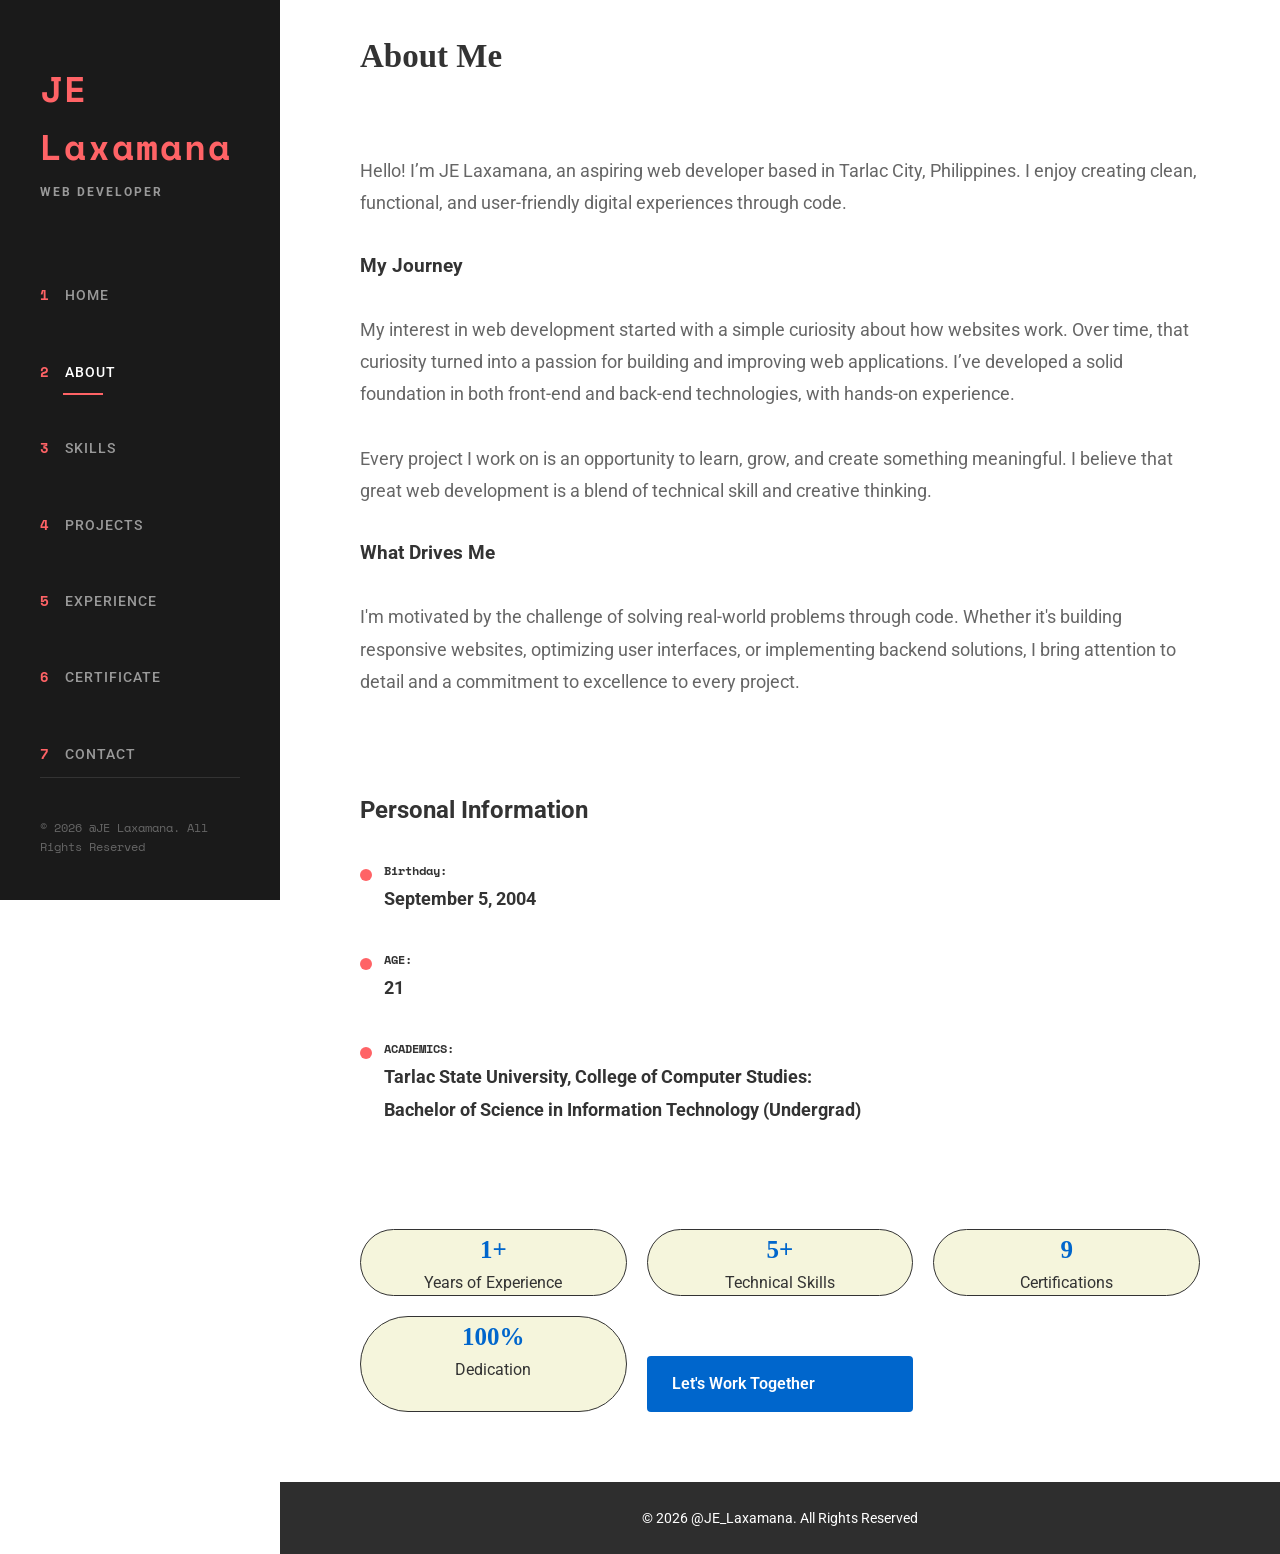
==== about.html @ e89f0f6c "Add files via upload" ====
<!DOCTYPE html>
<html lang="en">
<head>
    <meta charset="UTF-8">
    <meta name="viewport" content="width=device-width, initial-scale=1.0">
    <title>JE Laxamana - About</title>
    <link rel="icon" href="icon.png" type="image/png">
    <link href="https://fonts.googleapis.com/css2?family=Space+Mono:wght@400;700&family=Roboto:wght@400;500;700;900&display=swap" rel="stylesheet">
    <link rel="stylesheet" href="style.css">
</head>
<body>

    <!-- SIDEBAR NAVIGATION -->
    <aside class="sidebar">
        <div class="sidebar-content">
            <div class="logo-section">
                <h1 class="logo">JE Laxamana</h1>
                <p class="logo-text">Web Developer</p>
            </div>
            <div class="burger" id="burger">
                <div></div>
                <div></div>
                <div></div>
            </div>
            <nav class="sidebar-nav" id="nav">
                <a href="home.html" class="nav-item">
                    <span class="nav-num">1</span>
                    <span class="nav-label">Home</span>
                </a>
                <a href="about.html" class="nav-item active">
                    <span class="nav-num">2</span>
                    <span class="nav-label">About</span>
                </a>
                <a href="skills.html" class="nav-item">
                    <span class="nav-num">3</span>
                    <span class="nav-label">Skills</span>
                </a>
                <a href="projects.html" class="nav-item">
                    <span class="nav-num">4</span>
                    <span class="nav-label">Projects</span>
                </a>
                <a href="experience.html" class="nav-item">
                    <span class="nav-num">5</span>
                    <span class="nav-label">Experience</span>
                </a>
                <a href="certificates.html" class="nav-item">
                    <span class="nav-num">6</span>
                    <span class="nav-label">Certificate</span>
                </a>
                <a href="contact.html" class="nav-item">
                    <span class="nav-num">7</span>
                    <span class="nav-label">Contact</span>
                </a>
            </nav>
            <div class="sidebar-footer">
                <p class="year">&copy; 2026 @JE Laxamana. All Rights Reserved</p>
            </div>
        </div>
    </aside>

    <!-- MAIN CONTENT -->
    <main class="main-content">
        <div class="main">

            <div class="about-container">
                <div class="about-text">
                    <h2 class="section-title">About Me</h2>
                    <p>
                        Hello! I’m JE Laxamana, an aspiring web developer based in Tarlac City, Philippines. I enjoy creating clean, functional, and user-friendly digital experiences through code.                    </p>
                    <h3>My Journey</h3>
                    <p>My interest in web development started with a simple curiosity about how websites work. Over time, that curiosity turned into a passion for building and improving web applications. I’ve developed a solid foundation in both front-end and back-end technologies, with hands-on experience.</p>
                    <p>Every project I work on is an opportunity to learn, grow, and create something meaningful. I believe that great web development is a blend of technical skill and creative thinking.</p>
                    <h3>What Drives Me</h3>
                    <p>I'm motivated by the challenge of solving real-world problems through code. Whether it's building responsive websites, optimizing user interfaces, or implementing backend solutions, I bring attention to detail and a commitment to excellence to every project.</p>
                </div>

                <div class="about-timeline">
                    <h3 class="subskills-title">Personal Information</h3>
                    <div class="timeline">
                        <div class="timeline-item">
                            <div class="timeline-date">Birthday:</div>
                            <div class="timeline-title">September 5, 2004</div>
                        </div>
                        <div class="timeline-item">
                            <div class="timeline-date">AGE:</div>
                            <div class="timeline-title">21</div>
                        </div>
                        <div class="timeline-item">
                            <div class="timeline-date">ACADEMICS:</div>
                            <div class="timeline-title">Tarlac State University, College of Computer Studies:</div>
                            <div class="timeline-title">Bachelor of Science in Information Technology (Undergrad)</div>
                        </div>
                    </div>
                </div>

            </div>

            <div class="highlight">
                <div class="h-card">
                    <div class="h-card-title">1+</div>
                    <div class="h-card-label">Years of Experience</div>
                </div>
                <div class="h-card">
                    <div class="h-card-title">5+</div>
                    <div class="h-card-label">Technical Skills</div>
                </div>
                <div class="h-card">
                    <div class="h-card-title">9</div>
                    <div class="h-card-label">Certifications</div>
                </div>
                <div class="h-card">
                    <div class="h-card-title">100%</div>
                    <div class="h-card-label">Dedication</div>
                </div>
                <a href="contact.html" class="cta-link">Let's Work Together</a>
            </div>
            </div>


        <footer>&copy; 2026 @JE_Laxamana. All Rights Reserved</footer>
    </main>

    <script src="script.js"></script>
</body>
</html>
---- style.css ----
* {
    margin: 0;
    padding: 0;
    box-sizing: border-box;
}

html {
    scroll-behavior: smooth;
}

body {
    font-family: 'Roboto', -apple-system, BlinkMacSystemFont, sans-serif;
    background: #ffffff;
    color: #333333;
    line-height: 1.6;
    display: flex;
}

/* ========== SIDEBAR NAVIGATION ========== */

.sidebar {
    position: fixed;
    left: 0;
    top: 0;
    width: 280px;
    height: 100vh;
    background: #1a1a1a;
    color: #ffffff;
    padding: 60px 40px;
    overflow-y: auto;
    z-index: 1000;
}

.sidebar-content {
    display: flex;
    flex-direction: column;
    height: 100%;
}

.logo-section {
    margin-bottom: 70px;
}

.logo {
    font-size: 36px;
    font-weight: 900;
    color: #ff6366;
    letter-spacing: 2px;
    margin-bottom: 8px;
    font-family: 'Space Mono', monospace;
}

.logo-text {
    font-size: 12px;
    color: #999999;
    text-transform: uppercase;
    letter-spacing: 2px;
    font-weight: 700;
}

.sidebar-nav {
    flex: 1;
    display: flex;
    flex-direction: column;
    gap: 30px;
}

.nav-item {
    display: flex;
    align-items: center;
    gap: 16px;
    text-decoration: none;
    color: #999999;
    transition: all 0.3s ease;
    padding: 12px 0;
    position: relative;
}

.nav-item::before {
    content: '';
    position: absolute;
    left: 23px;
    bottom: 0;
    width: 0;
    height: 2px;
    background: #ff6366;
    transition: width 0.3s ease;
}

.nav-item:hover,
.nav-item.active {
    color: #ffffff;
}

.nav-item:hover::before,
.nav-item.active::before {
    width: 40px;
}

.nav-num {
    font-size: 14px;
    font-family: 'Space Mono', monospace;
    font-weight: 700;
    color: #ff6366;
}

.nav-label {
    font-size: 14px;
    font-weight: 500;
    text-transform: uppercase;
    letter-spacing: 1px;
}

.sidebar-footer {
    margin-top: auto;
    padding-top: 40px;
    border-top: 1px solid #333333;
}

.year {
    font-size: 12px;
    color: #666666;
    margin-bottom: 26px;
    font-family: 'Space Mono', monospace;
}

/*  BURGER  */

.burger{
  display:none;
}

.burger div{
  width:25px;
  height:3px;
  background:#ff6366;
  margin:5px;
}

/* MOBILE STYLE */

@media (max-width:768px){

  .burger{
    display:block;
    cursor: pointer;
    position: fixed;
    top: 20px;
    right: 20px;
  }

  .sidebar-nav {
    position: fixed;
    background: #191818;
    display: none;
    top: 20px;
    right: 20px;
    padding: 5px 20px;
    border: solid 2px #db683a;
    border-radius: 40px;
  }

  .sidebar-nav.show{
    display:block ;
  }
}


/* ========== MAIN CONTENT ========== */

.main-content {
    margin-left: 280px;
    width: calc(100% - 280px);
    background: #ffffff;
    min-height: 100vh;
}

.contact-wrapper {
    flex: 1;
}

.main{
    padding: 0px 80px;
    display: flex;
    flex-direction: column;
    
}



/* ========== HOME SECTION ========== */

.hero-grid {
    max-width: 1200px;
    margin: 0 auto;
    padding: 60px 25px 40px;
    animation: fadeInUp 1s ease;
}

.hero-grid {
    display: grid;
    grid-template-columns: 1fr 1fr;
    gap: 80px;
    align-items: center;
    min-height: 80vh;
}

.hero-left {
    max-width: 600px;
}

.hero-title {
    font-size: 64px;
    font-weight: 900;
    margin-bottom: 24px;
    line-height: 1.2;
    letter-spacing: -2px;
}

.hero-title .highlight {
    color: #ff6366;
}

.hero-desc {
    font-size: 18px;
    color: #666666;
    margin-bottom: 48px;
    line-height: 1.8;
}


.hero-right {
    display: flex;
    align-items: center;
    justify-content: center;
}

.image-placeholder {
    width: 100%;
    max-width: 350px;
    height: 350px;
    border: solid 1px;
    border-radius: 30%;
    display: flex;
    overflow: hidden;
}

.quick-links {
    display: grid;
    grid-template-columns: repeat(auto-fit, minmax(200px, 1fr));
    gap: 30px;
}

.quick-card {
    background-color:#fafafa;
    padding: 30px;
    border-radius: 50px;
    border: 1px solid;
    text-align: center;
    transition: all 0.3s ease;
}

.quick-card:hover {
    border-color:#0052a3;
    transform: translateY(-4px);
}

.quick-card-title {
    font-family: 'Playfair Display', serif;
    font-size: 25px;
    font-weight: 700;
    color:#0066cc;
    margin-bottom: 20px;
}

.quick-card-label {
    color:#000000;
    font-size: 15px;
}

.quick-card a {
    display: inline-block;
    margin-top: 10px;
    color:#0066cc;
    text-decoration: none;
    font-weight: 600;
    transition: all 0.3s ease;
}


.section-title {
    font-family: 'Playfair Display', serif;
    font-size: 33px;
    font-weight: 700;
    margin-bottom: 40px;
    margin-top: 30px;
    position: relative;
}

.section-subtitle{
    margin-bottom: 20px;
    color: #666666;

}

/* ========== ABOUT SECTION ========== */

.about-container {
    display: grid;
    gap: 80px;
}

.about-text,
.about-timeline {
    display: flex;
    flex-direction: column;
    gap: 32px;
}

.about-text p {
    font-size: 18px;
    color: #666666;
    line-height: 1.8;
}

.subskills-title {
    font-size: 24px;
    font-weight: 700;
    margin-top: 16px;
}

.highlight {
    display: grid;
    grid-template-columns: repeat(auto-fit, minmax(200px, 1fr));
    gap: 20px;
    margin-top: 100px;
}

.h-card {
    background-color:beige;
    border-radius: 50px;
    border: 1px solid;
    text-align: center;
    transition: all 0.3s ease;
}

.h-card:hover {
    border-color:#0052a3;
    transform: translateY(-4px);
}

.h-card-title {
    font-family: 'Playfair Display', serif;
    font-size: 25px;
    font-weight: 700;
    color:#0066cc;
}


.cta-link {
    display: flex;
    margin-top: 40px;
    padding: 15px 25px;
    background-color:#0066cc;
    color: white;
    text-decoration: none;
    border-radius: 4px;
    font-weight: 600;
    transition: all 0.3s ease;
}

.cta-link:hover {
    background-color:#003a74;
    transform: translateY(-2px);
}

/* ========== TIMELINE ========== */

.timeline {
    display: flex;
    flex-direction: column;
    gap: 32px;
}

.timeline-item {
    padding-left: 24px;
    position: relative;
}

.timeline-item::before {
    content: '';
    position: absolute;
    left: 0;
    top: 8px;
    width: 12px;
    height: 12px;
    background: #ff6366;
    border-radius: 50%;
}


.timeline-date {
    font-size: 12px;
    font-family: 'Space Mono', monospace;
    margin-bottom: 5px;
    font-weight: 700;
}

.timeline-title {
    font-size: 18px;
    font-weight: 700;
    margin-bottom: 4px;
}

/* ========== SKILLS SECTION ========== */


.skills-text,
.skills-timeline {
    display: flex;
    flex-direction: column;
    gap: 30px;
}


.skills-list {
    display: flex;
    flex-wrap: wrap;
    gap: 12px;
}

.subskills-title {
    font-size: 24px;
    font-weight: 700;
    margin-top: 12px;
}


.skill-tag {
    padding: 10px 20px;
    background: beige;
    border: 1px solid #000000;
    border-radius: 15px;
    font-size: 14px;
    font-weight: 700;
    transition: all 0.3s ease;
}

.skill-tag:hover {
    background: #e07070;
    border-color: #000000;
}

.expertise-list {
    display: flex;
    flex-direction: column;
    gap: 8px;
}

.expertise-list li {
    padding-left: 10px;
    position: relative;
    font-size: 16px;
}


.progress-container {
    margin-bottom: 40px;
}

.progress-label {
    display: flex;
    justify-content: space-between;
    margin-bottom: 8px;
}

.progress-name {
    font-weight: 700;
}

.progress-percent {
    font-weight: 900;
}

.progress-bar {
    background-color:#df4242;
    height: 8px;
    border-radius: 5px;
    overflow: hidden;
}

.progress-fill {
    height: 100%;
    background-color: #0052a3;
    border-radius: 4px;
    transition: width 0.6s ease;
}


/* ========== PROJECTS SECTION ========== */


.project-card {
    background-color:#ffffff;
    border: 1px solid;
    border-radius: 8px;
    overflow: hidden;
    transition: all 0.3s ease;
    display: flex;
    flex-direction: column;
}

.project-card:hover {
    transform: translateY(-6px);
}

.project-header {
    background:#d4edda;
    padding: 30px;
    border-bottom: 1px solid; 
}

.project-title {
    font-family: 'Playfair Display', serif;
    font-size: 30px;
    font-weight: 700;
    margin-bottom: 10px;
    color: rgb(184, 0, 0);
}

.project-category {
    font-size: 18px;
    font-weight: 600;
    text-transform: uppercase;
    letter-spacing: 0.5px;
}

.project-body {
    padding: 30px;
    flex-grow: 1;
    display: flex;
    flex-direction: column;
}

.project-description {
    margin-bottom: 20px;
    line-height: 1.6;
    flex-grow: 1;
}

.project-tech {
    display: flex;
    flex-wrap: wrap;
    gap: 10px;
    margin-bottom: 20px;
}

.tech-tag {
    background-color:rgb(215, 235, 253);
    color:#0066cc;
    padding: 10px 15px;
    border-radius: 20px;
    font-size: 13px;
    font-weight: 700;
}

.project-link {
    color:#0066cc;
    text-decoration: none;
    font-weight: 600;
    transition: all 0.3s ease;
    display: inline-block;
}


.empty-state {
    text-align: center;
    padding: 40px 20px;
}

.empty-state-text {
    font-size: 20px;
    margin-bottom: 30px;
}

/* ========== EXPERIENCE SECTION ========== */

.experience-grid {
    display: grid;
    grid-template-columns: repeat(2, 1fr);
    gap: 20px;
}

.experience-card {
    padding: 20px;
    background: #ffebce;
    border: 1px solid #000000;
    transition: all 0.3s ease;
    text-align: center;
}

.experience-card:hover {
    transform: translateY(-8px);
    box-shadow: 0 12px 32px rgb(0 87 107 / 60%);
}

.experience-icon {
    font-size: 42px;
    margin-bottom: 24px;
    background: #0052a33d;
    color: #000;
    font-weight: 700;
}

.experience-card h3 {
    font-size: 20px;
    font-weight: 700;
    margin-bottom: 16px;
    border-bottom: solid 1.5px;
}

.experience-card p {
    font-size: 15px;
    color: #000000;
    line-height: 1.6;
}


/* ========== CERTIFICATE SECTION ========== */

.cert-grid {
    display: grid;
    grid-template-columns: repeat(auto-fit, minmax(300px, 1fr));
    gap: 20px;
}

.cert-card {
    background-color:rgb(224, 241, 255);
    border-radius: 8px;
    overflow: hidden;
    transition: all 0.3s ease;
    border: 1px solid;
}

.cert-card:hover {
    transform: translateY(-6px);
}

.cert-header {
    background:#dbebff;
    padding: 20px;
    border-bottom: 1px solid;
    text-align: center;
}

.cert-icon {
    font-size: 40px;
}

.cert-name {
    font-family: 'Playfair Display', serif;
    font-size: 23px;
    font-weight: 700;
}

.cert-body {
    padding: 30px;
}

.cert-issuer {
    color:#1f40ff;
    font-weight: 600;
    margin-bottom: 10px;
}

.cert-category {
    font-size: 13px;
    margin-bottom: 15px;
}

.cert-description {
    line-height: 1.6;
    margin-bottom: 15px;
}

.cert-details {
    background-color:rgb(226, 224, 255);
    padding: 15px;
    border-radius: 4px;
    font-size: 13px;
}

.cert-detail-item {
    margin-bottom: 8px;
}

.cert-detail-label {
    font-weight: 600;
}

.certification-skills {
    margin-top: 20px;
    padding-top: 20px;
    border-top: 1px solid;
}

.skills-label {
    font-weight: 600;
    margin-bottom: 10px;
    font-size: 15px;
}

.skills-tags {
    display: flex;
    flex-wrap: wrap;
    gap: 5px;
}

.skill-badge {
    background-color:rgb(212, 202, 235);
    padding: 7px 12px;
    border-radius: 20px;
    font-size: 13px;
    font-weight: 600;
}

.training-section {
    margin-top: 70px;
    padding-top: 40px;
    border-top: 2px solid;
}

.training-title {
    font-family: 'Playfair Display', serif;
    font-size: 25px;
    font-weight: 700;
    margin-bottom: 20px;
}


.cert-image img{
    width:100%;
    max-width:300px;
    margin-top:10px;
    border-radius:8px;
    cursor:pointer;
    transition:0.3s;
}

.cert-image img:hover{
    transform:scale(1.03);
}

/* FULLSCREEN MODAL */

.img-modal{
    display:none;
    position:fixed;
    z-index:1000;
    left:0;
    top:0;
    width:100%;
    height:100%;
    background-color:rgba(0,0,0,0.9);
    text-align:center;

}

.modal-content{
    margin-top:60px;
    max-width:90%;
    max-height:85%;
}



/* CLOSE BUTTON  */

.close-btn{
    position:absolute;
    top:20px;
    right:65px;
    color:rgb(192, 192, 192);
    font-size:50px;
    font-weight:bold;
    cursor:pointer;
}

.close-btn:hover{
    color:#e40000;
}

/* ========== CONTACT SECTION ========== */

.contact-wrapper {
    display: grid;
    grid-template-columns: 1fr 1fr;
    gap: 80px;
}

.contact-text {
    display: flex;
    flex-direction: column;
    gap: 25px;
}

.contact-text p {
    font-size: 18px;
    font-weight: 700;
    line-height: 1.5;
}

.contact-details {
    display: flex;
    flex-direction: column;
    gap: 20px;
}

.info-title {
    font-family: 'Playfair Display', serif;
    font-size: 25px;
    font-weight: 700;
    margin-bottom: 20px;
    margin-top: 50px;
}

.contact-item {
    margin-bottom: 30px;
}

.contact-label {
    font-size: 15.5px;
    margin-bottom: 10px;
    font-weight: 600;
    text-transform: uppercase;
    letter-spacing: 0.5px;
    color:rgb(255, 135, 135);
}

.contact-value {
    color:#000000;
    font-size: 17px;
    text-decoration: none;
    transition: color 0.3s ease;
    word-break: break-word;
}

.contact-value:hover {
    color:#0078f0;
}

.location-box {
    background-color:aliceblue;
    padding: 20px;
    border-radius: 8px;
    margin-top: 20px;
}

.location-label {
    font-weight: 600;
    margin-bottom: 10px;
}

/* ========== CONTACT FORM ========== */


.contact-form {
    display: flex;
    flex-direction: column;
    gap: 24px;
    justify-content: center;
}

.form-group {
    display: flex;
    flex-direction: column;
}

.form-group input,
.form-group textarea {
    padding: 14px;
    border: 1.8px solid #000000;
    background: #f9f9f9;
    font-family: 'Roboto', sans-serif;
    font-size: 15px;
    transition: all 0.3s ease;
    border-radius: 10px;
}

.form-group input::placeholder,
.form-group textarea::placeholder {
    color: #460000;
    font-weight: 500;
}

.form-group input:focus,
.form-group textarea:focus {
    outline: none;
    border-color: #797979;
    background: #e3e3e3;
}

.form-group textarea {
    resize: vertical;
    min-height: 150px;
}

.submit-btn {
    padding: 14px 32px;
    background: #ff6366;
    color: #000000;
    font-size: 15px;
    font-weight: 700;
    cursor: pointer;
    transition: all 0.3s ease;
    align-self: flex-start;
    text-transform: uppercase;
    letter-spacing: 1px;
}

.submit-btn:hover {
    background: #ff8a8d;
    transform: translateX(4px);
}

.success-message {
    display: none;
    padding: 16px;
    background: #d4edda;
    color: #155724;
    border: 1px solid #c3e6cb;
    border-radius: 4px;
    margin-bottom: 24px;
    text-align: center;
    font-weight: 600;
}

.success-message.show {
    display: block;
}


footer {
    background-color: #2e2e2e;
    color: white;
    text-align: center;
    padding: 25px;
    margin-top: 70px;
    font-size: 14px;
}



/* ========== ANIMATIONS ========== */

@keyframes fadeInUp {
    from {
        opacity: 0;
        transform: translateY(30px);
    }
    to {
        opacity: 1;
        transform: translateY(0);
    }
}

.fade-in {
    animation: fadeInUp 0.8s ease forwards;
    opacity: 0;
}

/* ========== RESPONSIVE ========== */

@media (max-width: 1060px) {

    .hero-grid{
        grid-template-columns: 1fr;
        gap: 32px;
    }

}
    

@media (max-width: 768px) {
    body {
        flex-direction: column;
    }

    .sidebar {
        position: relative;
        width: 100%;
        height: auto;
        padding: 20px 24px;
        border-bottom: 2px solid #004eff;
    }

    .sidebar-content {
        flex-direction: row;
        align-items: center;
        justify-content: space-between;
    }



    .sidebar-nav {
        flex-direction: row;
        gap: 20px;
        flex: 1;
        margin: 0 40px;
    }

    .nav-item {
        gap: 23px;
    }

    .sidebar-footer {
        border-top: none;
        border-left: 1px solid #333333;
        padding: 0 0 0 40px;
        margin: 0;
    }

    .main-content {
        margin-left: 0;
        width: 100%;
    }

    .hero-grid{
        grid-template-columns: 1fr;
        gap: 32px;
    }

    .contact-wrapper {
        grid-template-columns: 1fr;
        gap: 40px;
    }

    .hero-title {
        font-size: 36px;
    }

    .section-title {
        font-size: 28px;
    }

    .experience-grid {
        grid-template-columns: 1fr;
    }
}

@media (max-width: 500px) {
    .nav-item {
        gap: 16px;
        font-size: 13px;
    }}
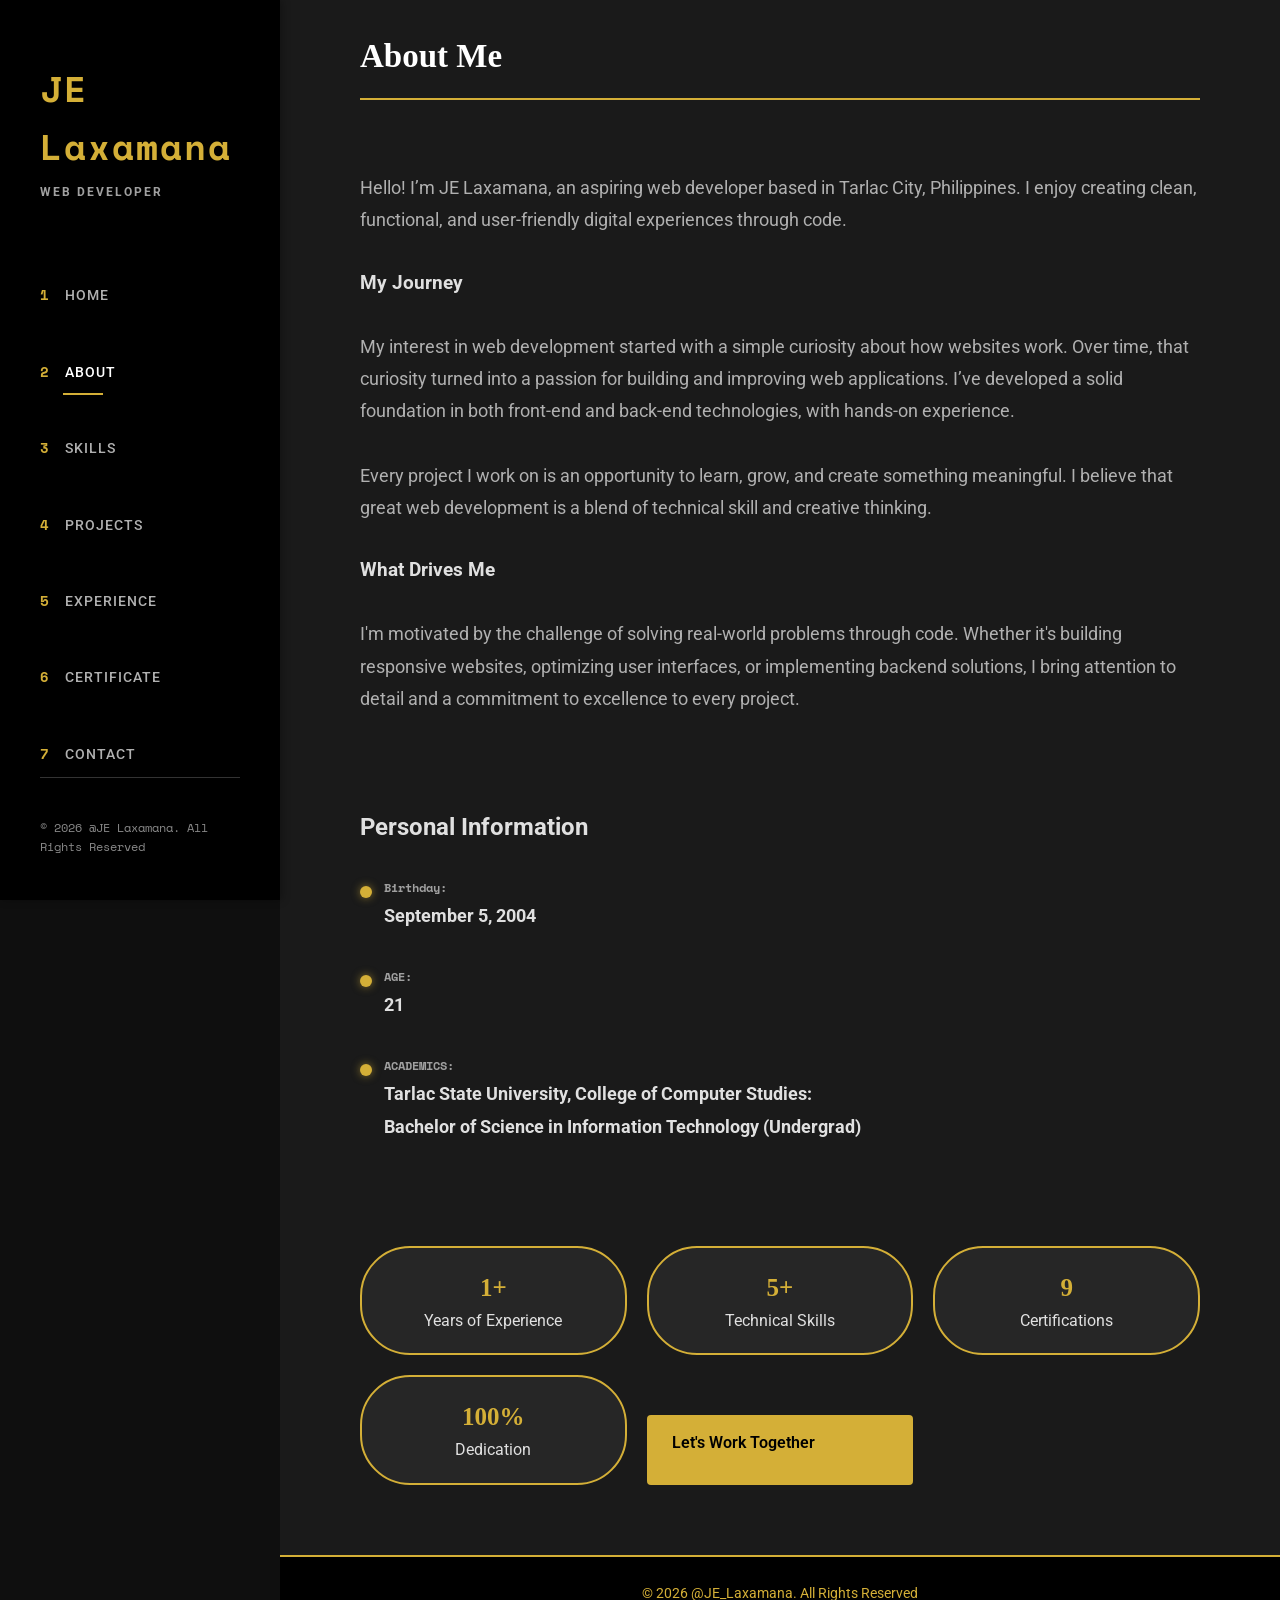
==== commit af9fd96a: "Initial commit: Portfolio website with black and gold theme" ====
--- a/about.html
+++ b/about.html
@@ -1,125 +1,125 @@
-<!DOCTYPE html>
-<html lang="en">
-<head>
-    <meta charset="UTF-8">
-    <meta name="viewport" content="width=device-width, initial-scale=1.0">
-    <title>JE Laxamana - About</title>
-    <link rel="icon" href="icon.png" type="image/png">
-    <link href="https://fonts.googleapis.com/css2?family=Space+Mono:wght@400;700&family=Roboto:wght@400;500;700;900&display=swap" rel="stylesheet">
-    <link rel="stylesheet" href="style.css">
-</head>
-<body>
-
-    <!-- SIDEBAR NAVIGATION -->
-    <aside class="sidebar">
-        <div class="sidebar-content">
-            <div class="logo-section">
-                <h1 class="logo">JE Laxamana</h1>
-                <p class="logo-text">Web Developer</p>
-            </div>
-            <div class="burger" id="burger">
-                <div></div>
-                <div></div>
-                <div></div>
-            </div>
-            <nav class="sidebar-nav" id="nav">
-                <a href="home.html" class="nav-item">
-                    <span class="nav-num">1</span>
-                    <span class="nav-label">Home</span>
-                </a>
-                <a href="about.html" class="nav-item active">
-                    <span class="nav-num">2</span>
-                    <span class="nav-label">About</span>
-                </a>
-                <a href="skills.html" class="nav-item">
-                    <span class="nav-num">3</span>
-                    <span class="nav-label">Skills</span>
-                </a>
-                <a href="projects.html" class="nav-item">
-                    <span class="nav-num">4</span>
-                    <span class="nav-label">Projects</span>
-                </a>
-                <a href="experience.html" class="nav-item">
-                    <span class="nav-num">5</span>
-                    <span class="nav-label">Experience</span>
-                </a>
-                <a href="certificates.html" class="nav-item">
-                    <span class="nav-num">6</span>
-                    <span class="nav-label">Certificate</span>
-                </a>
-                <a href="contact.html" class="nav-item">
-                    <span class="nav-num">7</span>
-                    <span class="nav-label">Contact</span>
-                </a>
-            </nav>
-            <div class="sidebar-footer">
-                <p class="year">&copy; 2026 @JE Laxamana. All Rights Reserved</p>
-            </div>
-        </div>
-    </aside>
-
-    <!-- MAIN CONTENT -->
-    <main class="main-content">
-        <div class="main">
-
-            <div class="about-container">
-                <div class="about-text">
-                    <h2 class="section-title">About Me</h2>
-                    <p>
-                        Hello! I’m JE Laxamana, an aspiring web developer based in Tarlac City, Philippines. I enjoy creating clean, functional, and user-friendly digital experiences through code.                    </p>
-                    <h3>My Journey</h3>
-                    <p>My interest in web development started with a simple curiosity about how websites work. Over time, that curiosity turned into a passion for building and improving web applications. I’ve developed a solid foundation in both front-end and back-end technologies, with hands-on experience.</p>
-                    <p>Every project I work on is an opportunity to learn, grow, and create something meaningful. I believe that great web development is a blend of technical skill and creative thinking.</p>
-                    <h3>What Drives Me</h3>
-                    <p>I'm motivated by the challenge of solving real-world problems through code. Whether it's building responsive websites, optimizing user interfaces, or implementing backend solutions, I bring attention to detail and a commitment to excellence to every project.</p>
-                </div>
-
-                <div class="about-timeline">
-                    <h3 class="subskills-title">Personal Information</h3>
-                    <div class="timeline">
-                        <div class="timeline-item">
-                            <div class="timeline-date">Birthday:</div>
-                            <div class="timeline-title">September 5, 2004</div>
-                        </div>
-                        <div class="timeline-item">
-                            <div class="timeline-date">AGE:</div>
-                            <div class="timeline-title">21</div>
-                        </div>
-                        <div class="timeline-item">
-                            <div class="timeline-date">ACADEMICS:</div>
-                            <div class="timeline-title">Tarlac State University, College of Computer Studies:</div>
-                            <div class="timeline-title">Bachelor of Science in Information Technology (Undergrad)</div>
-                        </div>
-                    </div>
-                </div>
-
-            </div>
-
-            <div class="highlight">
-                <div class="h-card">
-                    <div class="h-card-title">1+</div>
-                    <div class="h-card-label">Years of Experience</div>
-                </div>
-                <div class="h-card">
-                    <div class="h-card-title">5+</div>
-                    <div class="h-card-label">Technical Skills</div>
-                </div>
-                <div class="h-card">
-                    <div class="h-card-title">9</div>
-                    <div class="h-card-label">Certifications</div>
-                </div>
-                <div class="h-card">
-                    <div class="h-card-title">100%</div>
-                    <div class="h-card-label">Dedication</div>
-                </div>
-                <a href="contact.html" class="cta-link">Let's Work Together</a>
-            </div>
-            </div>
-
-
-        <footer>&copy; 2026 @JE_Laxamana. All Rights Reserved</footer>
-    </main>
-
-    <script src="script.js"></script>
-</body>
-</html>
+<!DOCTYPE html>
+<html lang="en">
+<head>
+    <meta charset="UTF-8">
+    <meta name="viewport" content="width=device-width, initial-scale=1.0">
+    <title>JE Laxamana - About</title>
+    <link rel="icon" href="icon.png" type="image/png">
+    <link href="https://fonts.googleapis.com/css2?family=Space+Mono:wght@400;700&family=Roboto:wght@400;500;700;900&display=swap" rel="stylesheet">
+    <link rel="stylesheet" href="style.css">
+</head>
+<body>
+
+    <!-- SIDEBAR NAVIGATION -->
+    <aside class="sidebar">
+        <div class="sidebar-content">
+            <div class="logo-section">
+                <h1 class="logo">JE Laxamana</h1>
+                <p class="logo-text">Web Developer</p>
+            </div>
+            <div class="burger" id="burger">
+                <div></div>
+                <div></div>
+                <div></div>
+            </div>
+            <nav class="sidebar-nav" id="nav">
+                <a href="home.html" class="nav-item">
+                    <span class="nav-num">1</span>
+                    <span class="nav-label">Home</span>
+                </a>
+                <a href="about.html" class="nav-item active">
+                    <span class="nav-num">2</span>
+                    <span class="nav-label">About</span>
+                </a>
+                <a href="skills.html" class="nav-item">
+                    <span class="nav-num">3</span>
+                    <span class="nav-label">Skills</span>
+                </a>
+                <a href="projects.html" class="nav-item">
+                    <span class="nav-num">4</span>
+                    <span class="nav-label">Projects</span>
+                </a>
+                <a href="experience.html" class="nav-item">
+                    <span class="nav-num">5</span>
+                    <span class="nav-label">Experience</span>
+                </a>
+                <a href="certificates.html" class="nav-item">
+                    <span class="nav-num">6</span>
+                    <span class="nav-label">Certificate</span>
+                </a>
+                <a href="contact.html" class="nav-item">
+                    <span class="nav-num">7</span>
+                    <span class="nav-label">Contact</span>
+                </a>
+            </nav>
+            <div class="sidebar-footer">
+                <p class="year">&copy; 2026 @JE Laxamana. All Rights Reserved</p>
+            </div>
+        </div>
+    </aside>
+
+    <!-- MAIN CONTENT -->
+    <main class="main-content">
+        <div class="main">
+
+            <div class="about-container">
+                <div class="about-text">
+                    <h2 class="section-title">About Me</h2>
+                    <p>
+                        Hello! I’m JE Laxamana, an aspiring web developer based in Tarlac City, Philippines. I enjoy creating clean, functional, and user-friendly digital experiences through code.                    </p>
+                    <h3>My Journey</h3>
+                    <p>My interest in web development started with a simple curiosity about how websites work. Over time, that curiosity turned into a passion for building and improving web applications. I’ve developed a solid foundation in both front-end and back-end technologies, with hands-on experience.</p>
+                    <p>Every project I work on is an opportunity to learn, grow, and create something meaningful. I believe that great web development is a blend of technical skill and creative thinking.</p>
+                    <h3>What Drives Me</h3>
+                    <p>I'm motivated by the challenge of solving real-world problems through code. Whether it's building responsive websites, optimizing user interfaces, or implementing backend solutions, I bring attention to detail and a commitment to excellence to every project.</p>
+                </div>
+
+                <div class="about-timeline">
+                    <h3 class="subskills-title">Personal Information</h3>
+                    <div class="timeline">
+                        <div class="timeline-item">
+                            <div class="timeline-date">Birthday:</div>
+                            <div class="timeline-title">September 5, 2004</div>
+                        </div>
+                        <div class="timeline-item">
+                            <div class="timeline-date">AGE:</div>
+                            <div class="timeline-title">21</div>
+                        </div>
+                        <div class="timeline-item">
+                            <div class="timeline-date">ACADEMICS:</div>
+                            <div class="timeline-title">Tarlac State University, College of Computer Studies:</div>
+                            <div class="timeline-title">Bachelor of Science in Information Technology (Undergrad)</div>
+                        </div>
+                    </div>
+                </div>
+
+            </div>
+
+            <div class="highlight">
+                <div class="h-card">
+                    <div class="h-card-title">1+</div>
+                    <div class="h-card-label">Years of Experience</div>
+                </div>
+                <div class="h-card">
+                    <div class="h-card-title">5+</div>
+                    <div class="h-card-label">Technical Skills</div>
+                </div>
+                <div class="h-card">
+                    <div class="h-card-title">9</div>
+                    <div class="h-card-label">Certifications</div>
+                </div>
+                <div class="h-card">
+                    <div class="h-card-title">100%</div>
+                    <div class="h-card-label">Dedication</div>
+                </div>
+                <a href="contact.html" class="cta-link">Let's Work Together</a>
+            </div>
+            </div>
+
+
+        <footer>&copy; 2026 @JE_Laxamana. All Rights Reserved</footer>
+    </main>
+
+    <script src="script.js"></script>
+</body>
+</html>
--- a/style.css
+++ b/style.css
@@ -1,1055 +1,1105 @@
-* {
-    margin: 0;
-    padding: 0;
-    box-sizing: border-box;
-}
-
-html {
-    scroll-behavior: smooth;
-}
-
-body {
-    font-family: 'Roboto', -apple-system, BlinkMacSystemFont, sans-serif;
-    background: #ffffff;
-    color: #333333;
-    line-height: 1.6;
-    display: flex;
-}
-
-/* ========== SIDEBAR NAVIGATION ========== */
-
-.sidebar {
-    position: fixed;
-    left: 0;
-    top: 0;
-    width: 280px;
-    height: 100vh;
-    background: #1a1a1a;
-    color: #ffffff;
-    padding: 60px 40px;
-    overflow-y: auto;
-    z-index: 1000;
-}
-
-.sidebar-content {
-    display: flex;
-    flex-direction: column;
-    height: 100%;
-}
-
-.logo-section {
-    margin-bottom: 70px;
-}
-
-.logo {
-    font-size: 36px;
-    font-weight: 900;
-    color: #ff6366;
-    letter-spacing: 2px;
-    margin-bottom: 8px;
-    font-family: 'Space Mono', monospace;
-}
-
-.logo-text {
-    font-size: 12px;
-    color: #999999;
-    text-transform: uppercase;
-    letter-spacing: 2px;
-    font-weight: 700;
-}
-
-.sidebar-nav {
-    flex: 1;
-    display: flex;
-    flex-direction: column;
-    gap: 30px;
-}
-
-.nav-item {
-    display: flex;
-    align-items: center;
-    gap: 16px;
-    text-decoration: none;
-    color: #999999;
-    transition: all 0.3s ease;
-    padding: 12px 0;
-    position: relative;
-}
-
-.nav-item::before {
-    content: '';
-    position: absolute;
-    left: 23px;
-    bottom: 0;
-    width: 0;
-    height: 2px;
-    background: #ff6366;
-    transition: width 0.3s ease;
-}
-
-.nav-item:hover,
-.nav-item.active {
-    color: #ffffff;
-}
-
-.nav-item:hover::before,
-.nav-item.active::before {
-    width: 40px;
-}
-
-.nav-num {
-    font-size: 14px;
-    font-family: 'Space Mono', monospace;
-    font-weight: 700;
-    color: #ff6366;
-}
-
-.nav-label {
-    font-size: 14px;
-    font-weight: 500;
-    text-transform: uppercase;
-    letter-spacing: 1px;
-}
-
-.sidebar-footer {
-    margin-top: auto;
-    padding-top: 40px;
-    border-top: 1px solid #333333;
-}
-
-.year {
-    font-size: 12px;
-    color: #666666;
-    margin-bottom: 26px;
-    font-family: 'Space Mono', monospace;
-}
-
-/*  BURGER  */
-
-.burger{
-  display:none;
-}
-
-.burger div{
-  width:25px;
-  height:3px;
-  background:#ff6366;
-  margin:5px;
-}
-
-/* MOBILE STYLE */
-
-@media (max-width:768px){
-
-  .burger{
-    display:block;
-    cursor: pointer;
-    position: fixed;
-    top: 20px;
-    right: 20px;
-  }
-
-  .sidebar-nav {
-    position: fixed;
-    background: #191818;
-    display: none;
-    top: 20px;
-    right: 20px;
-    padding: 5px 20px;
-    border: solid 2px #db683a;
-    border-radius: 40px;
-  }
-
-  .sidebar-nav.show{
-    display:block ;
-  }
-}
-
-
-/* ========== MAIN CONTENT ========== */
-
-.main-content {
-    margin-left: 280px;
-    width: calc(100% - 280px);
-    background: #ffffff;
-    min-height: 100vh;
-}
-
-.contact-wrapper {
-    flex: 1;
-}
-
-.main{
-    padding: 0px 80px;
-    display: flex;
-    flex-direction: column;
-    
-}
-
-
-
-/* ========== HOME SECTION ========== */
-
-.hero-grid {
-    max-width: 1200px;
-    margin: 0 auto;
-    padding: 60px 25px 40px;
-    animation: fadeInUp 1s ease;
-}
-
-.hero-grid {
-    display: grid;
-    grid-template-columns: 1fr 1fr;
-    gap: 80px;
-    align-items: center;
-    min-height: 80vh;
-}
-
-.hero-left {
-    max-width: 600px;
-}
-
-.hero-title {
-    font-size: 64px;
-    font-weight: 900;
-    margin-bottom: 24px;
-    line-height: 1.2;
-    letter-spacing: -2px;
-}
-
-.hero-title .highlight {
-    color: #ff6366;
-}
-
-.hero-desc {
-    font-size: 18px;
-    color: #666666;
-    margin-bottom: 48px;
-    line-height: 1.8;
-}
-
-
-.hero-right {
-    display: flex;
-    align-items: center;
-    justify-content: center;
-}
-
-.image-placeholder {
-    width: 100%;
-    max-width: 350px;
-    height: 350px;
-    border: solid 1px;
-    border-radius: 30%;
-    display: flex;
-    overflow: hidden;
-}
-
-.quick-links {
-    display: grid;
-    grid-template-columns: repeat(auto-fit, minmax(200px, 1fr));
-    gap: 30px;
-}
-
-.quick-card {
-    background-color:#fafafa;
-    padding: 30px;
-    border-radius: 50px;
-    border: 1px solid;
-    text-align: center;
-    transition: all 0.3s ease;
-}
-
-.quick-card:hover {
-    border-color:#0052a3;
-    transform: translateY(-4px);
-}
-
-.quick-card-title {
-    font-family: 'Playfair Display', serif;
-    font-size: 25px;
-    font-weight: 700;
-    color:#0066cc;
-    margin-bottom: 20px;
-}
-
-.quick-card-label {
-    color:#000000;
-    font-size: 15px;
-}
-
-.quick-card a {
-    display: inline-block;
-    margin-top: 10px;
-    color:#0066cc;
-    text-decoration: none;
-    font-weight: 600;
-    transition: all 0.3s ease;
-}
-
-
-.section-title {
-    font-family: 'Playfair Display', serif;
-    font-size: 33px;
-    font-weight: 700;
-    margin-bottom: 40px;
-    margin-top: 30px;
-    position: relative;
-}
-
-.section-subtitle{
-    margin-bottom: 20px;
-    color: #666666;
-
-}
-
-/* ========== ABOUT SECTION ========== */
-
-.about-container {
-    display: grid;
-    gap: 80px;
-}
-
-.about-text,
-.about-timeline {
-    display: flex;
-    flex-direction: column;
-    gap: 32px;
-}
-
-.about-text p {
-    font-size: 18px;
-    color: #666666;
-    line-height: 1.8;
-}
-
-.subskills-title {
-    font-size: 24px;
-    font-weight: 700;
-    margin-top: 16px;
-}
-
-.highlight {
-    display: grid;
-    grid-template-columns: repeat(auto-fit, minmax(200px, 1fr));
-    gap: 20px;
-    margin-top: 100px;
-}
-
-.h-card {
-    background-color:beige;
-    border-radius: 50px;
-    border: 1px solid;
-    text-align: center;
-    transition: all 0.3s ease;
-}
-
-.h-card:hover {
-    border-color:#0052a3;
-    transform: translateY(-4px);
-}
-
-.h-card-title {
-    font-family: 'Playfair Display', serif;
-    font-size: 25px;
-    font-weight: 700;
-    color:#0066cc;
-}
-
-
-.cta-link {
-    display: flex;
-    margin-top: 40px;
-    padding: 15px 25px;
-    background-color:#0066cc;
-    color: white;
-    text-decoration: none;
-    border-radius: 4px;
-    font-weight: 600;
-    transition: all 0.3s ease;
-}
-
-.cta-link:hover {
-    background-color:#003a74;
-    transform: translateY(-2px);
-}
-
-/* ========== TIMELINE ========== */
-
-.timeline {
-    display: flex;
-    flex-direction: column;
-    gap: 32px;
-}
-
-.timeline-item {
-    padding-left: 24px;
-    position: relative;
-}
-
-.timeline-item::before {
-    content: '';
-    position: absolute;
-    left: 0;
-    top: 8px;
-    width: 12px;
-    height: 12px;
-    background: #ff6366;
-    border-radius: 50%;
-}
-
-
-.timeline-date {
-    font-size: 12px;
-    font-family: 'Space Mono', monospace;
-    margin-bottom: 5px;
-    font-weight: 700;
-}
-
-.timeline-title {
-    font-size: 18px;
-    font-weight: 700;
-    margin-bottom: 4px;
-}
-
-/* ========== SKILLS SECTION ========== */
-
-
-.skills-text,
-.skills-timeline {
-    display: flex;
-    flex-direction: column;
-    gap: 30px;
-}
-
-
-.skills-list {
-    display: flex;
-    flex-wrap: wrap;
-    gap: 12px;
-}
-
-.subskills-title {
-    font-size: 24px;
-    font-weight: 700;
-    margin-top: 12px;
-}
-
-
-.skill-tag {
-    padding: 10px 20px;
-    background: beige;
-    border: 1px solid #000000;
-    border-radius: 15px;
-    font-size: 14px;
-    font-weight: 700;
-    transition: all 0.3s ease;
-}
-
-.skill-tag:hover {
-    background: #e07070;
-    border-color: #000000;
-}
-
-.expertise-list {
-    display: flex;
-    flex-direction: column;
-    gap: 8px;
-}
-
-.expertise-list li {
-    padding-left: 10px;
-    position: relative;
-    font-size: 16px;
-}
-
-
-.progress-container {
-    margin-bottom: 40px;
-}
-
-.progress-label {
-    display: flex;
-    justify-content: space-between;
-    margin-bottom: 8px;
-}
-
-.progress-name {
-    font-weight: 700;
-}
-
-.progress-percent {
-    font-weight: 900;
-}
-
-.progress-bar {
-    background-color:#df4242;
-    height: 8px;
-    border-radius: 5px;
-    overflow: hidden;
-}
-
-.progress-fill {
-    height: 100%;
-    background-color: #0052a3;
-    border-radius: 4px;
-    transition: width 0.6s ease;
-}
-
-
-/* ========== PROJECTS SECTION ========== */
-
-
-.project-card {
-    background-color:#ffffff;
-    border: 1px solid;
-    border-radius: 8px;
-    overflow: hidden;
-    transition: all 0.3s ease;
-    display: flex;
-    flex-direction: column;
-}
-
-.project-card:hover {
-    transform: translateY(-6px);
-}
-
-.project-header {
-    background:#d4edda;
-    padding: 30px;
-    border-bottom: 1px solid; 
-}
-
-.project-title {
-    font-family: 'Playfair Display', serif;
-    font-size: 30px;
-    font-weight: 700;
-    margin-bottom: 10px;
-    color: rgb(184, 0, 0);
-}
-
-.project-category {
-    font-size: 18px;
-    font-weight: 600;
-    text-transform: uppercase;
-    letter-spacing: 0.5px;
-}
-
-.project-body {
-    padding: 30px;
-    flex-grow: 1;
-    display: flex;
-    flex-direction: column;
-}
-
-.project-description {
-    margin-bottom: 20px;
-    line-height: 1.6;
-    flex-grow: 1;
-}
-
-.project-tech {
-    display: flex;
-    flex-wrap: wrap;
-    gap: 10px;
-    margin-bottom: 20px;
-}
-
-.tech-tag {
-    background-color:rgb(215, 235, 253);
-    color:#0066cc;
-    padding: 10px 15px;
-    border-radius: 20px;
-    font-size: 13px;
-    font-weight: 700;
-}
-
-.project-link {
-    color:#0066cc;
-    text-decoration: none;
-    font-weight: 600;
-    transition: all 0.3s ease;
-    display: inline-block;
-}
-
-
-.empty-state {
-    text-align: center;
-    padding: 40px 20px;
-}
-
-.empty-state-text {
-    font-size: 20px;
-    margin-bottom: 30px;
-}
-
-/* ========== EXPERIENCE SECTION ========== */
-
-.experience-grid {
-    display: grid;
-    grid-template-columns: repeat(2, 1fr);
-    gap: 20px;
-}
-
-.experience-card {
-    padding: 20px;
-    background: #ffebce;
-    border: 1px solid #000000;
-    transition: all 0.3s ease;
-    text-align: center;
-}
-
-.experience-card:hover {
-    transform: translateY(-8px);
-    box-shadow: 0 12px 32px rgb(0 87 107 / 60%);
-}
-
-.experience-icon {
-    font-size: 42px;
-    margin-bottom: 24px;
-    background: #0052a33d;
-    color: #000;
-    font-weight: 700;
-}
-
-.experience-card h3 {
-    font-size: 20px;
-    font-weight: 700;
-    margin-bottom: 16px;
-    border-bottom: solid 1.5px;
-}
-
-.experience-card p {
-    font-size: 15px;
-    color: #000000;
-    line-height: 1.6;
-}
-
-
-/* ========== CERTIFICATE SECTION ========== */
-
-.cert-grid {
-    display: grid;
-    grid-template-columns: repeat(auto-fit, minmax(300px, 1fr));
-    gap: 20px;
-}
-
-.cert-card {
-    background-color:rgb(224, 241, 255);
-    border-radius: 8px;
-    overflow: hidden;
-    transition: all 0.3s ease;
-    border: 1px solid;
-}
-
-.cert-card:hover {
-    transform: translateY(-6px);
-}
-
-.cert-header {
-    background:#dbebff;
-    padding: 20px;
-    border-bottom: 1px solid;
-    text-align: center;
-}
-
-.cert-icon {
-    font-size: 40px;
-}
-
-.cert-name {
-    font-family: 'Playfair Display', serif;
-    font-size: 23px;
-    font-weight: 700;
-}
-
-.cert-body {
-    padding: 30px;
-}
-
-.cert-issuer {
-    color:#1f40ff;
-    font-weight: 600;
-    margin-bottom: 10px;
-}
-
-.cert-category {
-    font-size: 13px;
-    margin-bottom: 15px;
-}
-
-.cert-description {
-    line-height: 1.6;
-    margin-bottom: 15px;
-}
-
-.cert-details {
-    background-color:rgb(226, 224, 255);
-    padding: 15px;
-    border-radius: 4px;
-    font-size: 13px;
-}
-
-.cert-detail-item {
-    margin-bottom: 8px;
-}
-
-.cert-detail-label {
-    font-weight: 600;
-}
-
-.certification-skills {
-    margin-top: 20px;
-    padding-top: 20px;
-    border-top: 1px solid;
-}
-
-.skills-label {
-    font-weight: 600;
-    margin-bottom: 10px;
-    font-size: 15px;
-}
-
-.skills-tags {
-    display: flex;
-    flex-wrap: wrap;
-    gap: 5px;
-}
-
-.skill-badge {
-    background-color:rgb(212, 202, 235);
-    padding: 7px 12px;
-    border-radius: 20px;
-    font-size: 13px;
-    font-weight: 600;
-}
-
-.training-section {
-    margin-top: 70px;
-    padding-top: 40px;
-    border-top: 2px solid;
-}
-
-.training-title {
-    font-family: 'Playfair Display', serif;
-    font-size: 25px;
-    font-weight: 700;
-    margin-bottom: 20px;
-}
-
-
-.cert-image img{
-    width:100%;
-    max-width:300px;
-    margin-top:10px;
-    border-radius:8px;
-    cursor:pointer;
-    transition:0.3s;
-}
-
-.cert-image img:hover{
-    transform:scale(1.03);
-}
-
-/* FULLSCREEN MODAL */
-
-.img-modal{
-    display:none;
-    position:fixed;
-    z-index:1000;
-    left:0;
-    top:0;
-    width:100%;
-    height:100%;
-    background-color:rgba(0,0,0,0.9);
-    text-align:center;
-
-}
-
-.modal-content{
-    margin-top:60px;
-    max-width:90%;
-    max-height:85%;
-}
-
-
-
-/* CLOSE BUTTON  */
-
-.close-btn{
-    position:absolute;
-    top:20px;
-    right:65px;
-    color:rgb(192, 192, 192);
-    font-size:50px;
-    font-weight:bold;
-    cursor:pointer;
-}
-
-.close-btn:hover{
-    color:#e40000;
-}
-
-/* ========== CONTACT SECTION ========== */
-
-.contact-wrapper {
-    display: grid;
-    grid-template-columns: 1fr 1fr;
-    gap: 80px;
-}
-
-.contact-text {
-    display: flex;
-    flex-direction: column;
-    gap: 25px;
-}
-
-.contact-text p {
-    font-size: 18px;
-    font-weight: 700;
-    line-height: 1.5;
-}
-
-.contact-details {
-    display: flex;
-    flex-direction: column;
-    gap: 20px;
-}
-
-.info-title {
-    font-family: 'Playfair Display', serif;
-    font-size: 25px;
-    font-weight: 700;
-    margin-bottom: 20px;
-    margin-top: 50px;
-}
-
-.contact-item {
-    margin-bottom: 30px;
-}
-
-.contact-label {
-    font-size: 15.5px;
-    margin-bottom: 10px;
-    font-weight: 600;
-    text-transform: uppercase;
-    letter-spacing: 0.5px;
-    color:rgb(255, 135, 135);
-}
-
-.contact-value {
-    color:#000000;
-    font-size: 17px;
-    text-decoration: none;
-    transition: color 0.3s ease;
-    word-break: break-word;
-}
-
-.contact-value:hover {
-    color:#0078f0;
-}
-
-.location-box {
-    background-color:aliceblue;
-    padding: 20px;
-    border-radius: 8px;
-    margin-top: 20px;
-}
-
-.location-label {
-    font-weight: 600;
-    margin-bottom: 10px;
-}
-
-/* ========== CONTACT FORM ========== */
-
-
-.contact-form {
-    display: flex;
-    flex-direction: column;
-    gap: 24px;
-    justify-content: center;
-}
-
-.form-group {
-    display: flex;
-    flex-direction: column;
-}
-
-.form-group input,
-.form-group textarea {
-    padding: 14px;
-    border: 1.8px solid #000000;
-    background: #f9f9f9;
-    font-family: 'Roboto', sans-serif;
-    font-size: 15px;
-    transition: all 0.3s ease;
-    border-radius: 10px;
-}
-
-.form-group input::placeholder,
-.form-group textarea::placeholder {
-    color: #460000;
-    font-weight: 500;
-}
-
-.form-group input:focus,
-.form-group textarea:focus {
-    outline: none;
-    border-color: #797979;
-    background: #e3e3e3;
-}
-
-.form-group textarea {
-    resize: vertical;
-    min-height: 150px;
-}
-
-.submit-btn {
-    padding: 14px 32px;
-    background: #ff6366;
-    color: #000000;
-    font-size: 15px;
-    font-weight: 700;
-    cursor: pointer;
-    transition: all 0.3s ease;
-    align-self: flex-start;
-    text-transform: uppercase;
-    letter-spacing: 1px;
-}
-
-.submit-btn:hover {
-    background: #ff8a8d;
-    transform: translateX(4px);
-}
-
-.success-message {
-    display: none;
-    padding: 16px;
-    background: #d4edda;
-    color: #155724;
-    border: 1px solid #c3e6cb;
-    border-radius: 4px;
-    margin-bottom: 24px;
-    text-align: center;
-    font-weight: 600;
-}
-
-.success-message.show {
-    display: block;
-}
-
-
-footer {
-    background-color: #2e2e2e;
-    color: white;
-    text-align: center;
-    padding: 25px;
-    margin-top: 70px;
-    font-size: 14px;
-}
-
-
-
-/* ========== ANIMATIONS ========== */
-
-@keyframes fadeInUp {
-    from {
-        opacity: 0;
-        transform: translateY(30px);
-    }
-    to {
-        opacity: 1;
-        transform: translateY(0);
-    }
-}
-
-.fade-in {
-    animation: fadeInUp 0.8s ease forwards;
-    opacity: 0;
-}
-
-/* ========== RESPONSIVE ========== */
-
-@media (max-width: 1060px) {
-
-    .hero-grid{
-        grid-template-columns: 1fr;
-        gap: 32px;
-    }
-
-}
-    
-
-@media (max-width: 768px) {
-    body {
-        flex-direction: column;
-    }
-
-    .sidebar {
-        position: relative;
-        width: 100%;
-        height: auto;
-        padding: 20px 24px;
-        border-bottom: 2px solid #004eff;
-    }
-
-    .sidebar-content {
-        flex-direction: row;
-        align-items: center;
-        justify-content: space-between;
-    }
-
-
-
-    .sidebar-nav {
-        flex-direction: row;
-        gap: 20px;
-        flex: 1;
-        margin: 0 40px;
-    }
-
-    .nav-item {
-        gap: 23px;
-    }
-
-    .sidebar-footer {
-        border-top: none;
-        border-left: 1px solid #333333;
-        padding: 0 0 0 40px;
-        margin: 0;
-    }
-
-    .main-content {
-        margin-left: 0;
-        width: 100%;
-    }
-
-    .hero-grid{
-        grid-template-columns: 1fr;
-        gap: 32px;
-    }
-
-    .contact-wrapper {
-        grid-template-columns: 1fr;
-        gap: 40px;
-    }
-
-    .hero-title {
-        font-size: 36px;
-    }
-
-    .section-title {
-        font-size: 28px;
-    }
-
-    .experience-grid {
-        grid-template-columns: 1fr;
-    }
-}
-
-@media (max-width: 500px) {
-    .nav-item {
-        gap: 16px;
-        font-size: 13px;
-    }}
+* {
+    margin: 0;
+    padding: 0;
+    box-sizing: border-box;
+}
+
+html {
+    scroll-behavior: smooth;
+}
+
+body {
+    font-family: 'Roboto', -apple-system, BlinkMacSystemFont, sans-serif;
+    background: #0f0f0f;
+    color: #e0e0e0;
+    line-height: 1.6;
+    display: flex;
+}
+
+/* ========== SIDEBAR NAVIGATION ========== */
+
+.sidebar {
+    position: fixed;
+    left: 0;
+    top: 0;
+    width: 280px;
+    height: 100vh;
+    background: #000000;
+    color: #ffffff;
+    padding: 60px 40px;
+    overflow-y: auto;
+    z-index: 1000;
+    box-shadow: 2px 0 8px rgba(0, 0, 0, 0.3);
+}
+
+.sidebar-content {
+    display: flex;
+    flex-direction: column;
+    height: 100%;
+}
+
+.logo-section {
+    margin-bottom: 70px;
+}
+
+.logo {
+    font-size: 36px;
+    font-weight: 900;
+    color: #d4af37;
+    letter-spacing: 2px;
+    margin-bottom: 8px;
+    font-family: 'Space Mono', monospace;
+}
+
+.logo-text {
+    font-size: 12px;
+    color: #a0a0a0;
+    text-transform: uppercase;
+    letter-spacing: 2px;
+    font-weight: 700;
+}
+
+.sidebar-nav {
+    flex: 1;
+    display: flex;
+    flex-direction: column;
+    gap: 30px;
+}
+
+.nav-item {
+    display: flex;
+    align-items: center;
+    gap: 16px;
+    text-decoration: none;
+    color: #b0b0b0;
+    transition: all 0.3s ease;
+    padding: 12px 0;
+    position: relative;
+}
+
+.nav-item::before {
+    content: '';
+    position: absolute;
+    left: 23px;
+    bottom: 0;
+    width: 0;
+    height: 2px;
+    background: #d4af37;
+    transition: width 0.3s ease;
+}
+
+.nav-item:hover,
+.nav-item.active {
+    color: #ffffff;
+}
+
+.nav-item:hover::before,
+.nav-item.active::before {
+    width: 40px;
+}
+
+.nav-num {
+    font-size: 14px;
+    font-family: 'Space Mono', monospace;
+    font-weight: 700;
+    color: #d4af37;
+}
+
+.nav-label {
+    font-size: 14px;
+    font-weight: 500;
+    text-transform: uppercase;
+    letter-spacing: 1px;
+}
+
+.sidebar-footer {
+    margin-top: auto;
+    padding-top: 40px;
+    border-top: 1px solid #333333;
+    padding-bottom: 20px;
+}
+
+.year {
+    font-size: 12px;
+    color: #888888;
+    margin-bottom: 26px;
+    font-family: 'Space Mono', monospace;
+}
+
+/*  BURGER  */
+
+.burger{
+  display:none;
+}
+
+.burger div{
+  width:25px;
+  height:3px;
+  background:#d4af37;
+  margin:5px;
+}
+
+/* MOBILE STYLE */
+
+@media (max-width:768px){
+
+  .burger{
+    display:block;
+    cursor: pointer;
+    position: fixed;
+    top: 20px;
+    right: 20px;
+  }
+
+  .sidebar-nav {
+    position: fixed;
+    background: #1a1a1a;
+    display: none;
+    top: 20px;
+    right: 20px;
+    padding: 5px 20px;
+    border: solid 2px #d4af37;
+    border-radius: 40px;
+  }
+
+  .sidebar-nav.show{
+    display:block ;
+  }
+}
+
+
+/* ========== MAIN CONTENT ========== */
+
+.main-content {
+    margin-left: 280px;
+    width: calc(100% - 280px);
+    background: #1a1a1a;
+    min-height: 100vh;
+}
+
+.contact-wrapper {
+    flex: 1;
+}
+
+.main{
+    padding: 0px 80px;
+    display: flex;
+    flex-direction: column;
+    
+}
+
+
+
+/* ========== HOME SECTION ========== */
+
+.hero-grid {
+    max-width: 1200px;
+    margin: 0 auto;
+    padding: 60px 25px 40px;
+    animation: fadeInUp 1s ease;
+}
+
+.hero-grid {
+    display: grid;
+    grid-template-columns: 1fr 1fr;
+    gap: 80px;
+    align-items: center;
+    min-height: 80vh;
+}
+
+.hero-left {
+    max-width: 600px;
+}
+
+.hero-title {
+    font-size: 64px;
+    font-weight: 900;
+    margin-bottom: 24px;
+    line-height: 1.2;
+    letter-spacing: -2px;
+}
+
+.hero-title .highlight {
+    color: #d4af37;
+}
+
+.hero-desc {
+    font-size: 18px;
+    color: #b0b0b0;
+    margin-bottom: 48px;
+    line-height: 1.8;
+}
+
+
+.hero-right {
+    display: flex;
+    align-items: center;
+    justify-content: center;
+}
+
+.image-placeholder {
+    width: 100%;
+    max-width: 350px;
+    height: 350px;
+    border: solid 2px #d4af37;
+    border-radius: 30%;
+    display: flex;
+    overflow: hidden;
+    box-shadow: 0 0 20px rgba(212, 175, 55, 0.2);
+}
+
+.quick-links {
+    display: grid;
+    grid-template-columns: repeat(auto-fit, minmax(200px, 1fr));
+    gap: 30px;
+}
+
+.quick-card {
+    background-color:#262626;
+    padding: 30px;
+    border-radius: 50px;
+    border: 2px solid #d4af37;
+    text-align: center;
+    transition: all 0.3s ease;
+}
+
+.quick-card:hover {
+    border-color:#ffd700;
+    transform: translateY(-4px);
+    box-shadow: 0 8px 20px rgba(212, 175, 55, 0.3);
+}
+
+.quick-card-title {
+    font-family: 'Playfair Display', serif;
+    font-size: 25px;
+    font-weight: 700;
+    color:#d4af37;
+    margin-bottom: 20px;
+}
+
+.quick-card-label {
+    color:#d0d0d0;
+    font-size: 15px;
+}
+
+.quick-card a {
+    display: inline-block;
+    margin-top: 10px;
+    color:#d4af37;
+    text-decoration: none;
+    font-weight: 600;
+    transition: all 0.3s ease;
+}
+
+
+.section-title {
+    font-family: 'Playfair Display', serif;
+    font-size: 33px;
+    font-weight: 700;
+    margin-bottom: 40px;
+    margin-top: 30px;
+    position: relative;
+    color: #ffffff;
+    border-bottom: 2px solid #d4af37;
+    padding-bottom: 15px;
+}
+
+.section-subtitle{
+    margin-bottom: 20px;
+    color: #a0a0a0;
+
+}
+
+/* ========== ABOUT SECTION ========== */
+
+.about-container {
+    display: grid;
+    gap: 80px;
+}
+
+.about-text,
+.about-timeline {
+    display: flex;
+    flex-direction: column;
+    gap: 32px;
+}
+
+.about-text p {
+    font-size: 18px;
+    color: #b0b0b0;
+    line-height: 1.8;
+}
+
+.subskills-title {
+    font-size: 24px;
+    font-weight: 700;
+    margin-top: 16px;
+    color: #e0e0e0;
+}
+
+.highlight {
+    display: grid;
+    grid-template-columns: repeat(auto-fit, minmax(200px, 1fr));
+    gap: 20px;
+    margin-top: 100px;
+}
+
+.h-card {
+    background-color:#262626;
+    border-radius: 50px;
+    border: 2px solid #d4af37;
+    text-align: center;
+    transition: all 0.3s ease;
+    padding: 20px;
+}
+
+.h-card:hover {
+    border-color:#ffd700;
+    transform: translateY(-4px);
+    box-shadow: 0 8px 20px rgba(212, 175, 55, 0.3);
+}
+
+.h-card-title {
+    font-family: 'Playfair Display', serif;
+    font-size: 25px;
+    font-weight: 700;
+    color:#d4af37;
+}
+
+
+.cta-link {
+    display: flex;
+    margin-top: 40px;
+    padding: 15px 25px;
+    background-color:#d4af37;
+    color: #000000;
+    text-decoration: none;
+    border-radius: 4px;
+    font-weight: 600;
+    transition: all 0.3s ease;
+}
+
+.cta-link:hover {
+    background-color:#ffd700;
+    transform: translateY(-2px);
+    box-shadow: 0 6px 16px rgba(212, 175, 55, 0.4);
+}
+
+/* ========== TIMELINE ========== */
+
+.timeline {
+    display: flex;
+    flex-direction: column;
+    gap: 32px;
+}
+
+.timeline-item {
+    padding-left: 24px;
+    position: relative;
+}
+
+.timeline-item::before {
+    content: '';
+    position: absolute;
+    left: 0;
+    top: 8px;
+    width: 12px;
+    height: 12px;
+    background: #d4af37;
+    border-radius: 50%;
+    box-shadow: 0 0 8px rgba(212, 175, 55, 0.6);
+}
+
+
+.timeline-date {
+    font-size: 12px;
+    font-family: 'Space Mono', monospace;
+    margin-bottom: 5px;
+    font-weight: 700;
+    color: #a0a0a0;
+}
+
+.timeline-title {
+    font-size: 18px;
+    font-weight: 700;
+    margin-bottom: 4px;
+    color: #e0e0e0;
+}
+
+/* ========== SKILLS SECTION ========== */
+
+
+.skills-text,
+.skills-timeline {
+    display: flex;
+    flex-direction: column;
+    gap: 30px;
+}
+
+
+.skills-list {
+    display: flex;
+    flex-wrap: wrap;
+    gap: 12px;
+}
+
+.subskills-title {
+    font-size: 24px;
+    font-weight: 700;
+    margin-top: 12px;
+}
+
+
+.skill-tag {
+    padding: 10px 20px;
+    background: #1a1a1a;
+    border: 2px solid #d4af37;
+    border-radius: 15px;
+    font-size: 14px;
+    font-weight: 700;
+    transition: all 0.3s ease;
+    color: #d4af37;
+}
+
+.skill-tag:hover {
+    background: #d4af37;
+    border-color: #ffd700;
+    color: #000000;
+}
+
+.expertise-list {
+    display: flex;
+    flex-direction: column;
+    gap: 8px;
+}
+
+.expertise-list li {
+    padding-left: 10px;
+    position: relative;
+    font-size: 16px;
+    color: #b0b0b0;
+}
+
+
+.progress-container {
+    margin-bottom: 40px;
+}
+
+.progress-label {
+    display: flex;
+    justify-content: space-between;
+    margin-bottom: 8px;
+}
+
+.progress-name {
+    font-weight: 700;
+    color: #e0e0e0;
+}
+
+.progress-percent {
+    font-weight: 900;
+}
+
+.progress-bar {
+    background-color:#404040;
+    height: 8px;
+    border-radius: 5px;
+    overflow: hidden;
+    border: 1px solid #d4af37;
+}
+
+.progress-fill {
+    height: 100%;
+    background-color: #d4af37;
+    border-radius: 4px;
+    transition: width 0.6s ease;
+}
+
+
+/* ========== PROJECTS SECTION ========== */
+
+
+.project-card {
+    background-color:#262626;
+    border: 2px solid #d4af37;
+    border-radius: 8px;
+    overflow: hidden;
+    transition: all 0.3s ease;
+    display: flex;
+    flex-direction: column;
+}
+
+.project-card:hover {
+    transform: translateY(-6px);
+    box-shadow: 0 12px 30px rgba(212, 175, 55, 0.2);
+    border-color: #ffd700;
+}
+
+.project-header {
+    background:#1a1a1a;
+    padding: 30px;
+    border-bottom: 2px solid #d4af37;
+}
+
+.project-title {
+    font-family: 'Playfair Display', serif;
+    font-size: 30px;
+    font-weight: 700;
+    margin-bottom: 10px;
+    color: #d4af37;
+}
+
+.project-category {
+    font-size: 18px;
+    font-weight: 600;
+    text-transform: uppercase;
+    letter-spacing: 0.5px;
+    color: #b0b0b0;
+}
+
+.project-body {
+    padding: 30px;
+    flex-grow: 1;
+    display: flex;
+    flex-direction: column;
+}
+
+.project-description {
+    margin-bottom: 20px;
+    line-height: 1.6;
+    flex-grow: 1;
+    color: #b0b0b0;
+}
+
+.project-tech {
+    display: flex;
+    flex-wrap: wrap;
+    gap: 10px;
+    margin-bottom: 20px;
+}
+
+.tech-tag {
+    background-color:#1a1a1a;
+    color:#d4af37;
+    padding: 10px 15px;
+    border-radius: 20px;
+    font-size: 13px;
+    font-weight: 700;
+    border: 1px solid #d4af37;
+}
+
+.project-link {
+    color:#d4af37;
+    text-decoration: none;
+    font-weight: 600;
+    transition: all 0.3s ease;
+    display: inline-block;
+}
+
+
+.empty-state {
+    text-align: center;
+    padding: 40px 20px;
+}
+
+.empty-state-text {
+    font-size: 20px;
+    margin-bottom: 30px;
+    color: #b0b0b0;
+}
+
+/* ========== EXPERIENCE SECTION ========== */
+
+.experience-grid {
+    display: grid;
+    grid-template-columns: repeat(2, 1fr);
+    gap: 20px;
+}
+
+.experience-card {
+    padding: 20px;
+    background: #262626;
+    border: 2px solid #d4af37;
+    transition: all 0.3s ease;
+    text-align: center;
+}
+
+.experience-card:hover {
+    transform: translateY(-8px);
+    box-shadow: 0 12px 32px rgba(212, 175, 55, 0.3);
+    border-color: #ffd700;
+}
+
+.experience-icon {
+    font-size: 42px;
+    margin-bottom: 24px;
+    background: transparent;
+    color: #d4af37;
+    font-weight: 700;
+}
+
+.experience-card h3 {
+    font-size: 20px;
+    font-weight: 700;
+    margin-bottom: 16px;
+    border-bottom: solid 2px #d4af37;
+    color: #d4af37;
+    padding-bottom: 10px;
+}
+
+.experience-card p {
+    font-size: 15px;
+    color: #b0b0b0;
+    line-height: 1.6;
+}
+
+
+/* ========== CERTIFICATE SECTION ========== */
+
+.cert-grid {
+    display: grid;
+    grid-template-columns: repeat(auto-fit, minmax(300px, 1fr));
+    gap: 20px;
+}
+
+.cert-card {
+    background-color:#262626;
+    border-radius: 8px;
+    overflow: hidden;
+    transition: all 0.3s ease;
+    border: 2px solid #d4af37;
+}
+
+.cert-card:hover {
+    transform: translateY(-6px);
+    box-shadow: 0 12px 30px rgba(212, 175, 55, 0.2);
+    border-color: #ffd700;
+}
+
+.cert-header {
+    background:#1a1a1a;
+    padding: 20px;
+    border-bottom: 2px solid #d4af37;
+    text-align: center;
+}
+
+.cert-icon {
+    font-size: 40px;
+}
+
+.cert-name {
+    font-family: 'Playfair Display', serif;
+    font-size: 23px;
+    font-weight: 700;
+    color: #d4af37;
+}
+
+.cert-body {
+    padding: 30px;
+}
+
+.cert-issuer {
+    color:#d4af37;
+    font-weight: 600;
+    margin-bottom: 10px;
+}
+
+.cert-category {
+    font-size: 13px;
+    margin-bottom: 15px;
+    color: #b0b0b0;
+}
+
+.cert-description {
+    line-height: 1.6;
+    margin-bottom: 15px;
+    color: #b0b0b0;
+}
+
+.cert-details {
+    background-color:#1a1a1a;
+    padding: 15px;
+    border-radius: 4px;
+    font-size: 13px;
+    border: 1px solid #d4af37;
+    color: #b0b0b0;
+}
+
+.cert-detail-item {
+    margin-bottom: 8px;
+}
+
+.cert-detail-label {
+    font-weight: 600;
+    color: #d4af37;
+}
+
+.certification-skills {
+    margin-top: 20px;
+    padding-top: 20px;
+    border-top: 1px solid #d4af37;
+}
+
+.skills-label {
+    font-weight: 600;
+    margin-bottom: 10px;
+    font-size: 15px;
+    color: #d4af37;
+}
+
+.skills-tags {
+    display: flex;
+    flex-wrap: wrap;
+    gap: 5px;
+}
+
+.skill-badge {
+    background-color:#1a1a1a;
+    padding: 7px 12px;
+    border-radius: 20px;
+    font-size: 13px;
+    font-weight: 600;
+    color: #d4af37;
+    border: 1px solid #d4af37;
+}
+
+.training-section {
+    margin-top: 70px;
+    padding-top: 40px;
+    border-top: 2px solid #d4af37;
+}
+
+.training-title {
+    font-family: 'Playfair Display', serif;
+    font-size: 25px;
+    font-weight: 700;
+    margin-bottom: 20px;
+    color: #d4af37;
+}
+
+
+.cert-image img{
+    width:100%;
+    max-width:300px;
+    margin-top:10px;
+    border-radius:8px;
+    cursor:pointer;
+    transition:0.3s;
+}
+
+.cert-image img:hover{
+    transform:scale(1.03);
+}
+
+/* FULLSCREEN MODAL */
+
+.img-modal{
+    display:none;
+    position:fixed;
+    z-index:1000;
+    left:0;
+    top:0;
+    width:100%;
+    height:100%;
+    background-color:rgba(0,0,0,0.9);
+    text-align:center;
+
+}
+
+.modal-content{
+    margin-top:60px;
+    max-width:90%;
+    max-height:85%;
+}
+
+
+
+/* CLOSE BUTTON  */
+
+.close-btn{
+    position:absolute;
+    top:20px;
+    right:65px;
+    color:rgb(192, 192, 192);
+    font-size:50px;
+    font-weight:bold;
+    cursor:pointer;
+}
+
+.close-btn:hover{
+    color:#d4af37;
+}
+
+/* ========== CONTACT SECTION ========== */
+
+.contact-wrapper {
+    display: grid;
+    grid-template-columns: 1fr 1fr;
+    gap: 80px;
+}
+
+.contact-text {
+    display: flex;
+    flex-direction: column;
+    gap: 25px;
+}
+
+.contact-text p {
+    font-size: 18px;
+    font-weight: 700;
+    line-height: 1.5;
+    color: #e0e0e0;
+}
+
+.contact-details {
+    display: flex;
+    flex-direction: column;
+    gap: 20px;
+}
+
+.info-title {
+    font-family: 'Playfair Display', serif;
+    font-size: 25px;
+    font-weight: 700;
+    margin-bottom: 20px;
+    margin-top: 50px;
+    color: #d4af37;
+}
+
+.contact-item {
+    margin-bottom: 30px;
+}
+
+.contact-label {
+    font-size: 15.5px;
+    margin-bottom: 10px;
+    font-weight: 600;
+    text-transform: uppercase;
+    letter-spacing: 0.5px;
+    color:#d4af37;
+}
+
+.contact-value {
+    color:#d0d0d0;
+    font-size: 17px;
+    text-decoration: none;
+    transition: color 0.3s ease;
+    word-break: break-word;
+}
+
+.contact-value:hover {
+    color:#d4af37;
+}
+
+.location-box {
+    background-color:#1a1a1a;
+    padding: 20px;
+    border-radius: 8px;
+    margin-top: 20px;
+    border: 2px solid #d4af37;
+}
+
+.location-label {
+    font-weight: 600;
+    margin-bottom: 10px;
+    color: #d4af37;
+}
+
+/* ========== CONTACT FORM ========== */
+
+
+.contact-form {
+    display: flex;
+    flex-direction: column;
+    gap: 24px;
+    justify-content: center;
+}
+
+.form-group {
+    display: flex;
+    flex-direction: column;
+}
+
+.form-group input,
+.form-group textarea {
+    padding: 14px;
+    border: 2px solid #d4af37;
+    background: #262626;
+    font-family: 'Roboto', sans-serif;
+    font-size: 15px;
+    transition: all 0.3s ease;
+    border-radius: 10px;
+    color: #e0e0e0;
+}
+
+.form-group input::placeholder,
+.form-group textarea::placeholder {
+    color: #a0a0a0;
+    font-weight: 500;
+}
+
+.form-group input:focus,
+.form-group textarea:focus {
+    outline: none;
+    border-color: #d4af37;
+    background: #1a1a1a;
+    box-shadow: 0 0 12px rgba(212, 175, 55, 0.3);
+}
+
+.form-group textarea {
+    resize: vertical;
+    min-height: 150px;
+}
+
+.submit-btn {
+    padding: 14px 32px;
+    background: #d4af37;
+    color: #000000;
+    font-size: 15px;
+    font-weight: 700;
+    cursor: pointer;
+    transition: all 0.3s ease;
+    align-self: flex-start;
+    text-transform: uppercase;
+    letter-spacing: 1px;
+    border: 2px solid #d4af37;
+    border-radius: 4px;
+}
+
+.submit-btn:hover {
+    background: #ffd700;
+    transform: translateX(4px);
+    box-shadow: 0 4px 12px rgba(212, 175, 55, 0.4);
+}
+
+.success-message {
+    display: none;
+    padding: 16px;
+    background: #1a1a1a;
+    color: #d4af37;
+    border: 2px solid #d4af37;
+    border-radius: 4px;
+    margin-bottom: 24px;
+    text-align: center;
+    font-weight: 600;
+}
+
+.success-message.show {
+    display: block;
+}
+
+
+footer {
+    background-color: #000000;
+    color: #d4af37;
+    text-align: center;
+    padding: 25px;
+    margin-top: 70px;
+    font-size: 14px;
+    border-top: 2px solid #d4af37;
+}
+
+
+
+/* ========== ANIMATIONS ========== */
+
+@keyframes fadeInUp {
+    from {
+        opacity: 0;
+        transform: translateY(30px);
+    }
+    to {
+        opacity: 1;
+        transform: translateY(0);
+    }
+}
+
+.fade-in {
+    animation: fadeInUp 0.8s ease forwards;
+    opacity: 0;
+}
+
+/* ========== RESPONSIVE ========== */
+
+@media (max-width: 1060px) {
+
+    .hero-grid{
+        grid-template-columns: 1fr;
+        gap: 32px;
+    }
+
+}
+    
+
+@media (max-width: 768px) {
+    body {
+        flex-direction: column;
+    }
+
+    .sidebar {
+        position: relative;
+        width: 100%;
+        height: auto;
+        padding: 20px 24px;
+        border-bottom: 2px solid #d4af37;
+    }
+
+    .sidebar-content {
+        flex-direction: row;
+        align-items: center;
+        justify-content: space-between;
+    }
+
+
+
+    .sidebar-nav {
+        flex-direction: row;
+        gap: 20px;
+        flex: 1;
+        margin: 0 40px;
+    }
+
+    .nav-item {
+        gap: 23px;
+    }
+
+    .sidebar-footer {
+        border-top: none;
+        border-left: 1px solid #333333;
+        padding: 0 0 0 40px;
+        margin: 0;
+    }
+
+    .main-content {
+        margin-left: 0;
+        width: 100%;
+    }
+
+    .hero-grid{
+        grid-template-columns: 1fr;
+        gap: 32px;
+    }
+
+    .contact-wrapper {
+        grid-template-columns: 1fr;
+        gap: 40px;
+    }
+
+    .hero-title {
+        font-size: 36px;
+    }
+
+    .section-title {
+        font-size: 28px;
+    }
+
+    .experience-grid {
+        grid-template-columns: 1fr;
+    }
+}
+
+@media (max-width: 480px) {
+    .nav-item {
+        gap: 16px;
+        font-size: 13px;
+    }}
